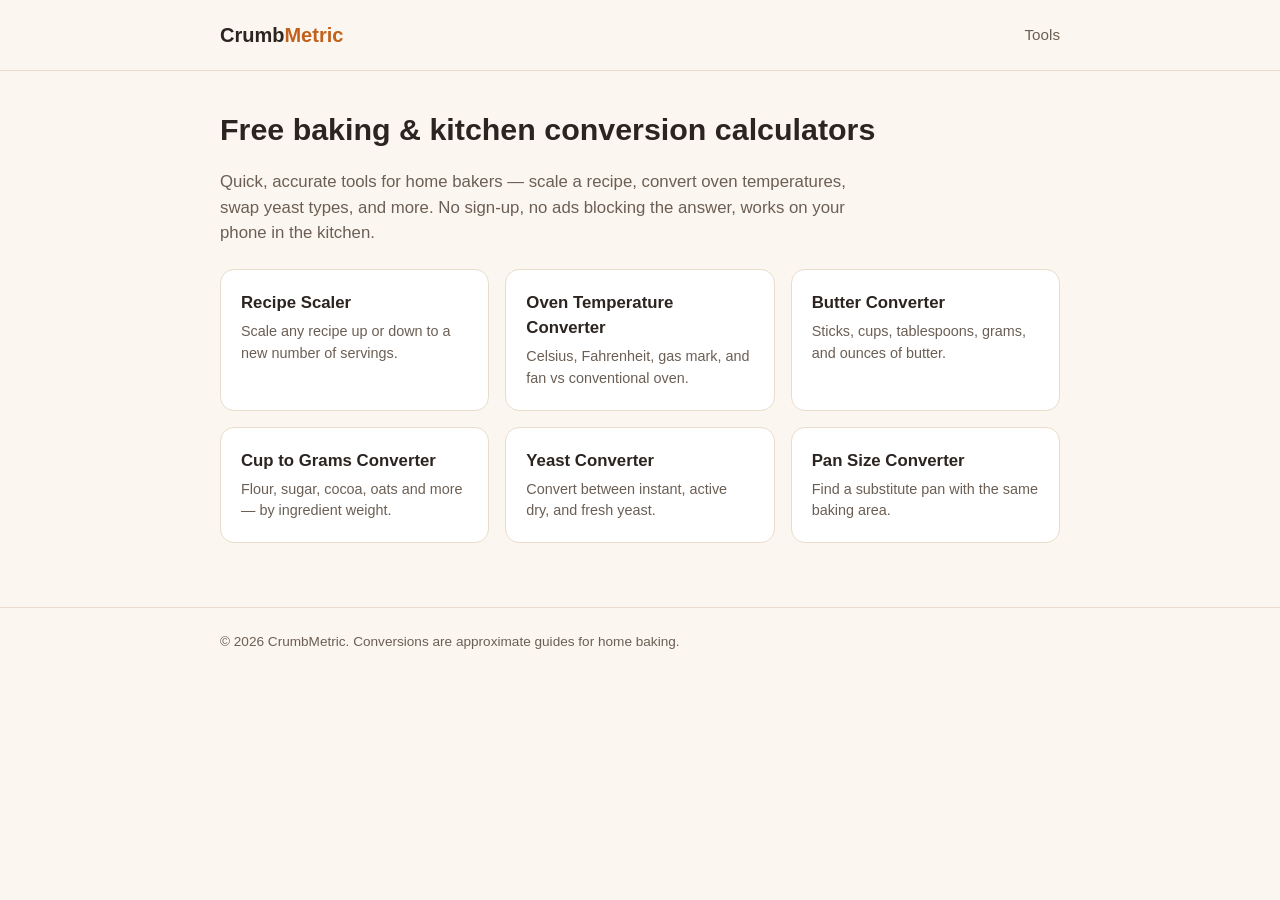
==== index.html @ aece0242 "Initial site: homepage + 6 baking conversion tools" ====
<!doctype html>
<html lang="en">
<head>
<meta charset="utf-8">
<meta name="viewport" content="width=device-width, initial-scale=1">
<title>Free Baking & Kitchen Conversion Calculators | CrumbMetric</title>
<meta name="description" content="Free, accurate baking calculators: recipe scaler, oven temperature converter, butter converter, cup-to-grams, yeast converter, and pan size converter. No sign-up, works instantly.">
<link rel="canonical" href="https://www.crumbmetric.com/">
<link rel="stylesheet" href="css/style.css">
</head>
<body>
<header class="site">
  <div class="wrap">
    <div class="brand">Crumb<span>Metric</span></div>
    <nav class="site">
      <a href="#tools">Tools</a>
    </nav>
  </div>
</header>

<main>
  <div class="wrap">
    <h1>Free baking & kitchen conversion calculators</h1>
    <p class="lead">Quick, accurate tools for home bakers — scale a recipe, convert oven temperatures, swap yeast types, and more. No sign-up, no ads blocking the answer, works on your phone in the kitchen.</p>

    <div id="tools" class="tool-grid">
      <a class="tool-card" href="tools/recipe-scaler.html">
        <h3>Recipe Scaler</h3>
        <p>Scale any recipe up or down to a new number of servings.</p>
      </a>
      <a class="tool-card" href="tools/oven-temperature-converter.html">
        <h3>Oven Temperature Converter</h3>
        <p>Celsius, Fahrenheit, gas mark, and fan vs conventional oven.</p>
      </a>
      <a class="tool-card" href="tools/butter-converter.html">
        <h3>Butter Converter</h3>
        <p>Sticks, cups, tablespoons, grams, and ounces of butter.</p>
      </a>
      <a class="tool-card" href="tools/cup-to-grams-converter.html">
        <h3>Cup to Grams Converter</h3>
        <p>Flour, sugar, cocoa, oats and more — by ingredient weight.</p>
      </a>
      <a class="tool-card" href="tools/yeast-converter.html">
        <h3>Yeast Converter</h3>
        <p>Convert between instant, active dry, and fresh yeast.</p>
      </a>
      <a class="tool-card" href="tools/pan-size-converter.html">
        <h3>Pan Size Converter</h3>
        <p>Find a substitute pan with the same baking area.</p>
      </a>
    </div>
  </div>
</main>

<footer class="site">
  <div class="wrap">
    &copy; 2026 CrumbMetric. Conversions are approximate guides for home baking.
  </div>
</footer>
</body>
</html>
---- css/style.css ----
:root {
  --bg: #fbf6ef;
  --surface: #ffffff;
  --text: #2c2420;
  --text-muted: #6b5f55;
  --accent: #c1611d;
  --accent-dark: #9c4c15;
  --border: #e8ddcc;
  --radius: 14px;
  --max-width: 880px;
}

@media (prefers-color-scheme: dark) {
  :root {
    --bg: #1b1713;
    --surface: #26201b;
    --text: #f2ebe1;
    --text-muted: #b7a898;
    --accent: #e08a3f;
    --accent-dark: #f0a05d;
    --border: #3a322a;
  }
}

* { box-sizing: border-box; }

html, body {
  margin: 0;
  background: var(--bg);
  color: var(--text);
  font-family: -apple-system, BlinkMacSystemFont, "Segoe UI", Roboto, Helvetica, Arial, sans-serif;
  line-height: 1.5;
}

a { color: var(--accent-dark); text-decoration: none; }
a:hover { text-decoration: underline; }

.wrap {
  max-width: var(--max-width);
  margin: 0 auto;
  padding: 0 20px;
}

header.site {
  border-bottom: 1px solid var(--border);
  padding: 20px 0;
}

header.site .wrap {
  display: flex;
  align-items: center;
  justify-content: space-between;
  flex-wrap: wrap;
  gap: 12px;
}

.brand {
  font-size: 1.25rem;
  font-weight: 700;
  color: var(--text);
}

.brand span { color: var(--accent); }

nav.site a {
  margin-left: 18px;
  color: var(--text-muted);
  font-size: 0.95rem;
}
nav.site a:first-child { margin-left: 0; }

main { padding: 36px 0 64px; }

h1 {
  font-size: 1.9rem;
  margin: 0 0 8px;
}

h2 { font-size: 1.3rem; margin-top: 2em; }

p.lead {
  color: var(--text-muted);
  font-size: 1.05rem;
  max-width: 640px;
}

.card {
  background: var(--surface);
  border: 1px solid var(--border);
  border-radius: var(--radius);
  padding: 24px;
  margin: 20px 0;
}

.tool-grid {
  display: grid;
  grid-template-columns: repeat(auto-fill, minmax(230px, 1fr));
  gap: 16px;
  margin-top: 24px;
}

.tool-card {
  background: var(--surface);
  border: 1px solid var(--border);
  border-radius: var(--radius);
  padding: 20px;
  display: block;
  transition: border-color .15s, transform .15s;
}
.tool-card:hover {
  border-color: var(--accent);
  transform: translateY(-2px);
  text-decoration: none;
}
.tool-card h3 {
  margin: 0 0 6px;
  color: var(--text);
  font-size: 1.05rem;
}
.tool-card p {
  margin: 0;
  color: var(--text-muted);
  font-size: 0.9rem;
}

label {
  display: block;
  font-weight: 600;
  margin: 14px 0 6px;
  font-size: 0.92rem;
}

input[type="number"], input[type="text"], select {
  width: 100%;
  padding: 10px 12px;
  border: 1px solid var(--border);
  border-radius: 8px;
  background: var(--bg);
  color: var(--text);
  font-size: 1rem;
}

.row { display: flex; gap: 12px; flex-wrap: wrap; }
.row > div { flex: 1; min-width: 140px; }

button {
  margin-top: 18px;
  background: var(--accent);
  color: #fff;
  border: none;
  padding: 11px 20px;
  border-radius: 8px;
  font-size: 1rem;
  font-weight: 600;
  cursor: pointer;
}
button:hover { background: var(--accent-dark); }
button.ghost {
  background: transparent;
  color: var(--accent-dark);
  border: 1px solid var(--border);
}

.result {
  margin-top: 20px;
  padding: 16px 18px;
  background: var(--bg);
  border: 1px dashed var(--border);
  border-radius: 10px;
  font-size: 1.1rem;
  font-weight: 600;
  min-height: 1.4em;
}

.note {
  margin-top: 14px;
  font-size: 0.85rem;
  color: var(--text-muted);
}

table { width: 100%; border-collapse: collapse; margin-top: 10px; }
th, td { text-align: left; padding: 8px 10px; border-bottom: 1px solid var(--border); font-size: 0.92rem; }
th { color: var(--text-muted); font-weight: 600; }
tr.match { background: rgba(193, 97, 29, 0.08); }

.ingredient-row { display: flex; gap: 10px; margin-bottom: 8px; align-items: center; }
.ingredient-row input { flex: 1; }
.ingredient-row button { margin: 0; padding: 8px 12px; font-size: 0.85rem; }

footer.site {
  border-top: 1px solid var(--border);
  padding: 24px 0;
  color: var(--text-muted);
  font-size: 0.85rem;
}
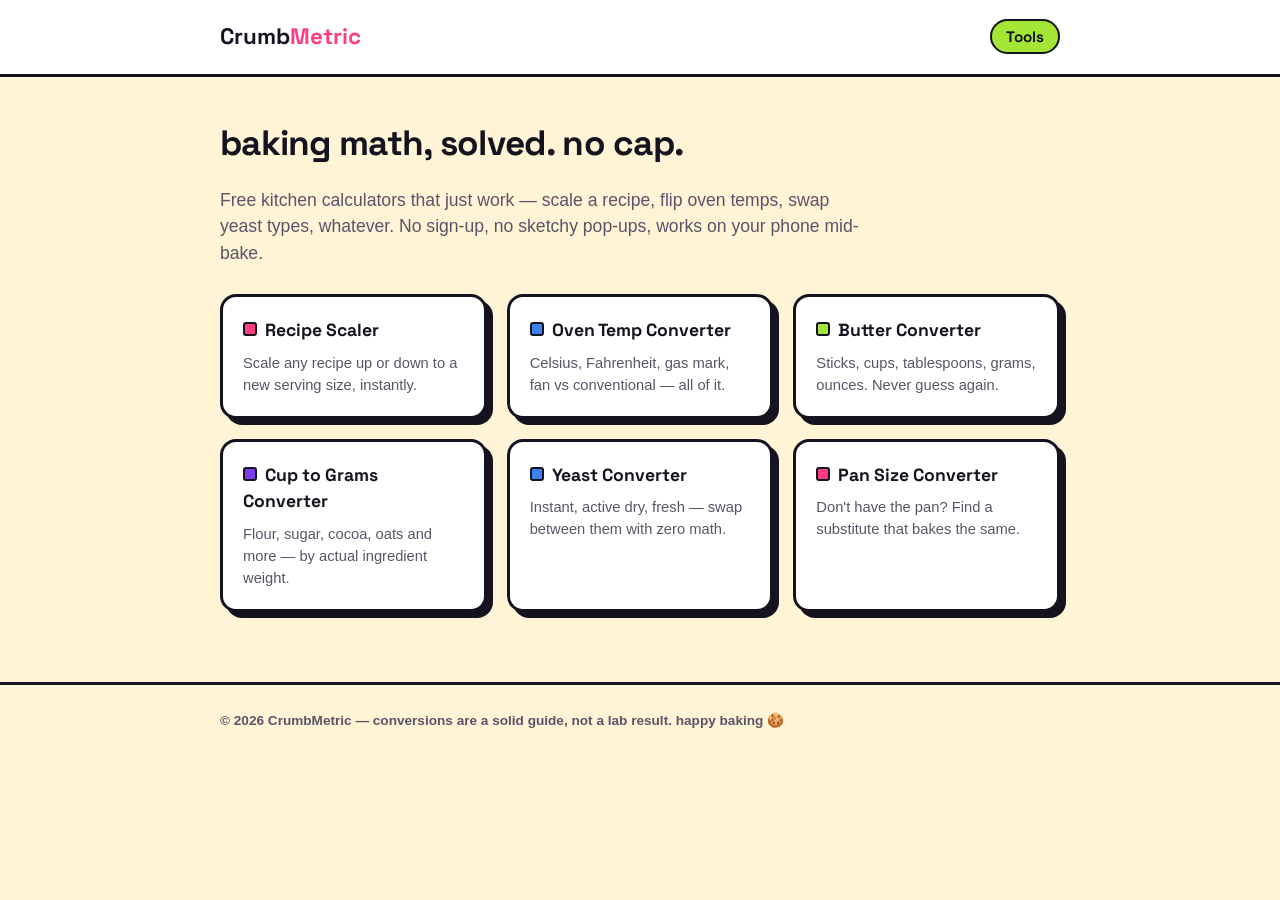
==== commit 5bb00aab: "Gen-Z neubrutalist redesign: bold colors, hard shadows, Space Grotesk, punchier copy" ====
--- a/index.html
+++ b/index.html
@@ -20,33 +20,33 @@
 
 <main>
   <div class="wrap">
-    <h1>Free baking & kitchen conversion calculators</h1>
-    <p class="lead">Quick, accurate tools for home bakers — scale a recipe, convert oven temperatures, swap yeast types, and more. No sign-up, no ads blocking the answer, works on your phone in the kitchen.</p>
+    <h1>baking math, solved. no cap.</h1>
+    <p class="lead">Free kitchen calculators that just work — scale a recipe, flip oven temps, swap yeast types, whatever. No sign-up, no sketchy pop-ups, works on your phone mid-bake.</p>
 
     <div id="tools" class="tool-grid">
       <a class="tool-card" href="tools/recipe-scaler.html">
         <h3>Recipe Scaler</h3>
-        <p>Scale any recipe up or down to a new number of servings.</p>
+        <p>Scale any recipe up or down to a new serving size, instantly.</p>
       </a>
       <a class="tool-card" href="tools/oven-temperature-converter.html">
-        <h3>Oven Temperature Converter</h3>
-        <p>Celsius, Fahrenheit, gas mark, and fan vs conventional oven.</p>
+        <h3>Oven Temp Converter</h3>
+        <p>Celsius, Fahrenheit, gas mark, fan vs conventional — all of it.</p>
       </a>
       <a class="tool-card" href="tools/butter-converter.html">
         <h3>Butter Converter</h3>
-        <p>Sticks, cups, tablespoons, grams, and ounces of butter.</p>
+        <p>Sticks, cups, tablespoons, grams, ounces. Never guess again.</p>
       </a>
       <a class="tool-card" href="tools/cup-to-grams-converter.html">
         <h3>Cup to Grams Converter</h3>
-        <p>Flour, sugar, cocoa, oats and more — by ingredient weight.</p>
+        <p>Flour, sugar, cocoa, oats and more — by actual ingredient weight.</p>
       </a>
       <a class="tool-card" href="tools/yeast-converter.html">
         <h3>Yeast Converter</h3>
-        <p>Convert between instant, active dry, and fresh yeast.</p>
+        <p>Instant, active dry, fresh — swap between them with zero math.</p>
       </a>
       <a class="tool-card" href="tools/pan-size-converter.html">
         <h3>Pan Size Converter</h3>
-        <p>Find a substitute pan with the same baking area.</p>
+        <p>Don't have the pan? Find a substitute that bakes the same.</p>
       </a>
     </div>
   </div>
@@ -54,7 +54,7 @@
 
 <footer class="site">
   <div class="wrap">
-    &copy; 2026 CrumbMetric. Conversions are approximate guides for home baking.
+    &copy; 2026 CrumbMetric — conversions are a solid guide, not a lab result. happy baking 🍪
   </div>
 </footer>
 </body>
--- a/css/style.css
+++ b/css/style.css
@@ -1,24 +1,34 @@
+@import url('https://fonts.googleapis.com/css2?family=Space+Grotesk:wght@500;700&display=swap');
+
 :root {
-  --bg: #fbf6ef;
+  --bg: #fff4d6;
   --surface: #ffffff;
-  --text: #2c2420;
-  --text-muted: #6b5f55;
-  --accent: #c1611d;
-  --accent-dark: #9c4c15;
-  --border: #e8ddcc;
-  --radius: 14px;
+  --text: #15131f;
+  --text-muted: #5b5468;
+  --border: #15131f;
+  --shadow: #15131f;
+  --pink: #ff3b81;
+  --blue: #3b82f6;
+  --purple: #7c3aed;
+  --lime: #a3e635;
+  --accent: var(--pink);
+  --radius: 16px;
   --max-width: 880px;
 }
 
 @media (prefers-color-scheme: dark) {
   :root {
-    --bg: #1b1713;
-    --surface: #26201b;
-    --text: #f2ebe1;
-    --text-muted: #b7a898;
-    --accent: #e08a3f;
-    --accent-dark: #f0a05d;
-    --border: #3a322a;
+    --bg: #15101f;
+    --surface: #211c2e;
+    --text: #f5f0ff;
+    --text-muted: #b7a9d9;
+    --border: #f5f0ff;
+    --shadow: #ff3b81;
+    --pink: #ff5fa8;
+    --blue: #7dd3fc;
+    --purple: #c4b5fd;
+    --lime: #d9f99d;
+    --accent: var(--pink);
   }
 }
 
@@ -32,8 +42,12 @@
   line-height: 1.5;
 }
 
-a { color: var(--accent-dark); text-decoration: none; }
-a:hover { text-decoration: underline; }
+h1, h2, h3, .brand, nav.site a, button, .tool-card h3 {
+  font-family: 'Space Grotesk', -apple-system, BlinkMacSystemFont, sans-serif;
+}
+
+a { color: var(--purple); text-decoration: underline; text-decoration-thickness: 2px; }
+a:hover { color: var(--pink); }
 
 .wrap {
   max-width: var(--max-width);
@@ -42,8 +56,9 @@
 }
 
 header.site {
-  border-bottom: 1px solid var(--border);
+  border-bottom: 3px solid var(--border);
   padding: 20px 0;
+  background: var(--surface);
 }
 
 header.site .wrap {
@@ -55,141 +70,202 @@
 }
 
 .brand {
-  font-size: 1.25rem;
-  font-weight: 700;
-  color: var(--text);
-}
-
-.brand span { color: var(--accent); }
+  font-size: 1.4rem;
+  font-weight: 700;
+  color: var(--text);
+}
+
+.brand span {
+  color: var(--pink);
+}
 
 nav.site a {
   margin-left: 18px;
-  color: var(--text-muted);
+  color: var(--text);
+  font-weight: 700;
+  text-decoration: none;
   font-size: 0.95rem;
+  padding: 6px 14px;
+  border: 2px solid var(--border);
+  border-radius: 999px;
+  background: var(--lime);
 }
 nav.site a:first-child { margin-left: 0; }
-
-main { padding: 36px 0 64px; }
+nav.site a:hover { background: var(--pink); color: #fff; }
+
+main { padding: 40px 0 70px; }
 
 h1 {
-  font-size: 1.9rem;
-  margin: 0 0 8px;
-}
-
-h2 { font-size: 1.3rem; margin-top: 2em; }
+  font-size: 2.2rem;
+  font-weight: 700;
+  margin: 0 0 10px;
+  letter-spacing: -0.02em;
+}
+
+h2 {
+  font-size: 1.4rem;
+  font-weight: 700;
+  margin-top: 2.2em;
+}
 
 p.lead {
   color: var(--text-muted);
-  font-size: 1.05rem;
+  font-size: 1.1rem;
   max-width: 640px;
+  font-weight: 500;
 }
 
 .card {
   background: var(--surface);
-  border: 1px solid var(--border);
+  border: 3px solid var(--border);
   border-radius: var(--radius);
-  padding: 24px;
-  margin: 20px 0;
+  padding: 26px;
+  margin: 24px 0;
+  box-shadow: 7px 7px 0 var(--shadow);
 }
 
 .tool-grid {
   display: grid;
   grid-template-columns: repeat(auto-fill, minmax(230px, 1fr));
-  gap: 16px;
-  margin-top: 24px;
+  gap: 20px;
+  margin-top: 28px;
 }
 
 .tool-card {
   background: var(--surface);
-  border: 1px solid var(--border);
+  border: 3px solid var(--border);
   border-radius: var(--radius);
   padding: 20px;
   display: block;
-  transition: border-color .15s, transform .15s;
-}
+  box-shadow: 6px 6px 0 var(--shadow);
+  text-decoration: none;
+  transition: transform .12s ease, box-shadow .12s ease;
+}
+.tool-card:nth-child(6n+1) { --accent: var(--pink); }
+.tool-card:nth-child(6n+2) { --accent: var(--blue); }
+.tool-card:nth-child(6n+3) { --accent: var(--lime); }
+.tool-card:nth-child(6n+4) { --accent: var(--purple); }
+.tool-card:nth-child(6n+5) { --accent: var(--blue); }
+.tool-card:nth-child(6n+6) { --accent: var(--pink); }
+
 .tool-card:hover {
-  border-color: var(--accent);
-  transform: translateY(-2px);
+  transform: translate(-3px, -3px);
+  box-shadow: 10px 10px 0 var(--shadow);
   text-decoration: none;
 }
+.tool-card:active {
+  transform: translate(0, 0);
+  box-shadow: 3px 3px 0 var(--shadow);
+}
 .tool-card h3 {
-  margin: 0 0 6px;
-  color: var(--text);
-  font-size: 1.05rem;
+  margin: 0 0 8px;
+  color: var(--text);
+  font-size: 1.1rem;
+  font-weight: 700;
+}
+.tool-card h3::before {
+  content: "";
+  display: inline-block;
+  width: 10px;
+  height: 10px;
+  margin-right: 8px;
+  background: var(--accent);
+  border: 2px solid var(--border);
+  border-radius: 3px;
 }
 .tool-card p {
   margin: 0;
   color: var(--text-muted);
-  font-size: 0.9rem;
+  font-size: 0.92rem;
+  font-weight: 500;
 }
 
 label {
   display: block;
-  font-weight: 600;
-  margin: 14px 0 6px;
+  font-weight: 700;
+  margin: 16px 0 6px;
   font-size: 0.92rem;
 }
 
 input[type="number"], input[type="text"], select {
   width: 100%;
-  padding: 10px 12px;
-  border: 1px solid var(--border);
-  border-radius: 8px;
+  padding: 11px 14px;
+  border: 3px solid var(--border);
+  border-radius: 10px;
   background: var(--bg);
   color: var(--text);
   font-size: 1rem;
+  font-weight: 600;
+}
+input:focus, select:focus {
+  outline: 3px solid var(--blue);
+  outline-offset: 1px;
 }
 
 .row { display: flex; gap: 12px; flex-wrap: wrap; }
 .row > div { flex: 1; min-width: 140px; }
 
 button {
-  margin-top: 18px;
-  background: var(--accent);
+  margin-top: 20px;
+  background: var(--pink);
   color: #fff;
-  border: none;
-  padding: 11px 20px;
-  border-radius: 8px;
+  border: 3px solid var(--border);
+  padding: 12px 22px;
+  border-radius: 10px;
   font-size: 1rem;
+  font-weight: 700;
+  cursor: pointer;
+  box-shadow: 5px 5px 0 var(--shadow);
+  transition: transform .1s ease, box-shadow .1s ease;
+}
+button:hover { transform: translate(-2px, -2px); box-shadow: 7px 7px 0 var(--shadow); }
+button:active { transform: translate(1px, 1px); box-shadow: 2px 2px 0 var(--shadow); }
+
+button.ghost {
+  background: var(--lime);
+  color: var(--text);
+}
+
+.result {
+  margin-top: 22px;
+  padding: 18px 20px;
+  background: var(--lime);
+  border: 3px solid var(--border);
+  border-radius: 12px;
+  font-size: 1.15rem;
+  font-weight: 700;
+  color: var(--text);
+  min-height: 1.4em;
+  box-shadow: 5px 5px 0 var(--shadow);
+}
+
+.note {
+  margin-top: 16px;
+  font-size: 0.85rem;
+  color: var(--text-muted);
+  font-weight: 500;
+}
+
+table { width: 100%; border-collapse: collapse; margin-top: 12px; }
+th, td { text-align: left; padding: 10px 12px; border-bottom: 2px solid var(--border); font-size: 0.92rem; }
+th { color: var(--text); font-weight: 700; background: var(--lime); }
+tr.match { background: color-mix(in srgb, var(--pink) 15%, transparent); font-weight: 700; }
+
+.ingredient-row { display: flex; gap: 10px; margin-bottom: 10px; align-items: center; }
+.ingredient-row input { flex: 1; }
+.ingredient-row button {
+  margin: 0;
+  padding: 9px 14px;
+  font-size: 0.85rem;
+  background: var(--purple);
+  box-shadow: 3px 3px 0 var(--shadow);
+}
+.ingredient-row button:hover { box-shadow: 5px 5px 0 var(--shadow); }
+
+footer.site {
+  border-top: 3px solid var(--border);
+  padding: 26px 0;
+  color: var(--text-muted);
+  font-size: 0.85rem;
   font-weight: 600;
-  cursor: pointer;
-}
-button:hover { background: var(--accent-dark); }
-button.ghost {
-  background: transparent;
-  color: var(--accent-dark);
-  border: 1px solid var(--border);
-}
-
-.result {
-  margin-top: 20px;
-  padding: 16px 18px;
-  background: var(--bg);
-  border: 1px dashed var(--border);
-  border-radius: 10px;
-  font-size: 1.1rem;
-  font-weight: 600;
-  min-height: 1.4em;
-}
-
-.note {
-  margin-top: 14px;
-  font-size: 0.85rem;
-  color: var(--text-muted);
-}
-
-table { width: 100%; border-collapse: collapse; margin-top: 10px; }
-th, td { text-align: left; padding: 8px 10px; border-bottom: 1px solid var(--border); font-size: 0.92rem; }
-th { color: var(--text-muted); font-weight: 600; }
-tr.match { background: rgba(193, 97, 29, 0.08); }
-
-.ingredient-row { display: flex; gap: 10px; margin-bottom: 8px; align-items: center; }
-.ingredient-row input { flex: 1; }
-.ingredient-row button { margin: 0; padding: 8px 12px; font-size: 0.85rem; }
-
-footer.site {
-  border-top: 1px solid var(--border);
-  padding: 24px 0;
-  color: var(--text-muted);
-  font-size: 0.85rem;
-}
+}
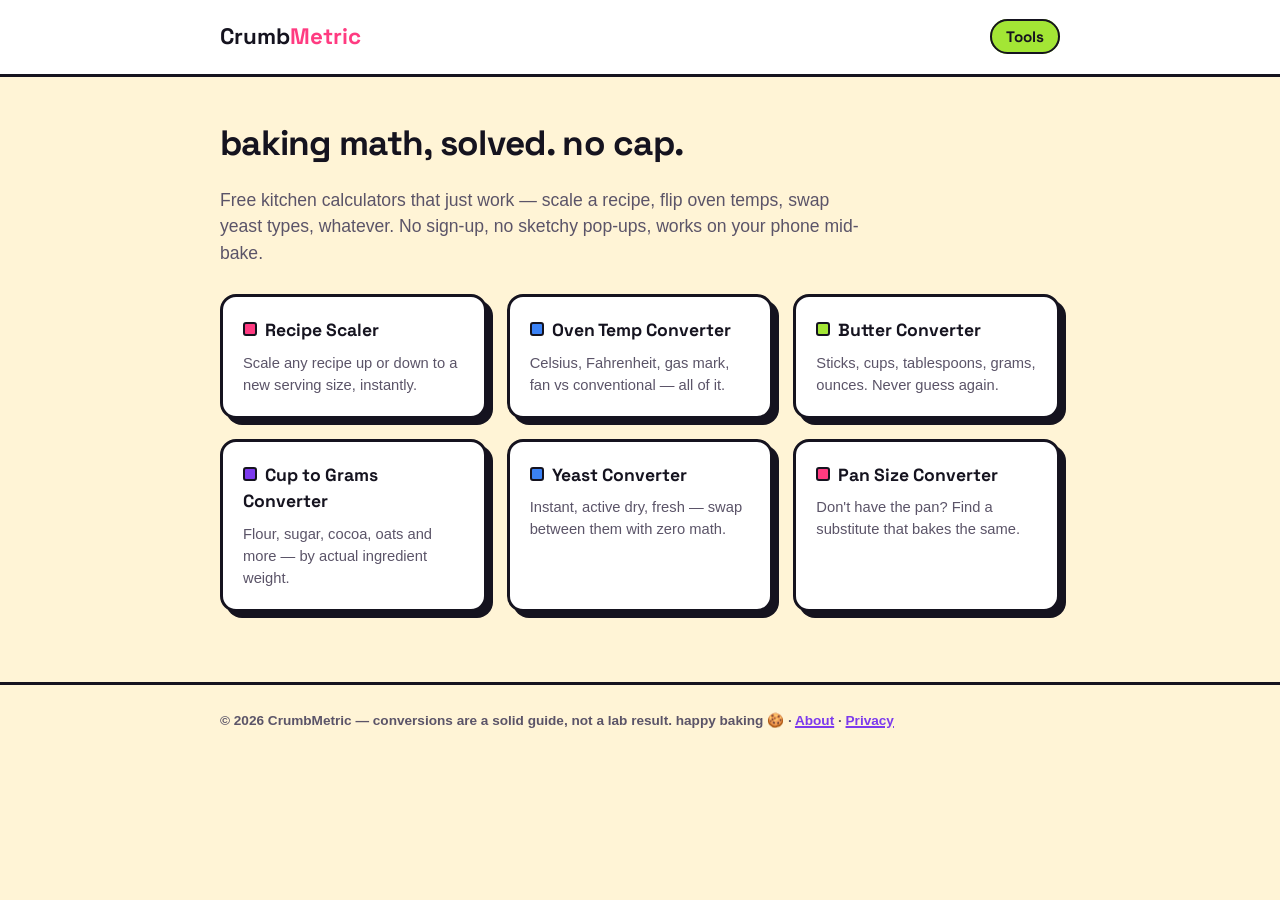
==== commit 74ee550c: "Add About/Privacy pages and unique content sections per tool (AdSense readiness)" ====
--- a/index.html
+++ b/index.html
@@ -5,7 +5,7 @@
 <meta name="viewport" content="width=device-width, initial-scale=1">
 <title>Free Baking & Kitchen Conversion Calculators | CrumbMetric</title>
 <meta name="description" content="Free, accurate baking calculators: recipe scaler, oven temperature converter, butter converter, cup-to-grams, yeast converter, and pan size converter. No sign-up, works instantly.">
-<link rel="canonical" href="https://www.crumbmetric.com/">
+<link rel="canonical" href="https://khuddusshariff0022.github.io/crumbmetric/">
 <link rel="stylesheet" href="css/style.css">
 </head>
 <body>
@@ -55,6 +55,7 @@
 <footer class="site">
   <div class="wrap">
     &copy; 2026 CrumbMetric — conversions are a solid guide, not a lab result. happy baking 🍪
+    &middot; <a href="about.html">About</a> &middot; <a href="privacy.html">Privacy</a>
   </div>
 </footer>
 </body>
